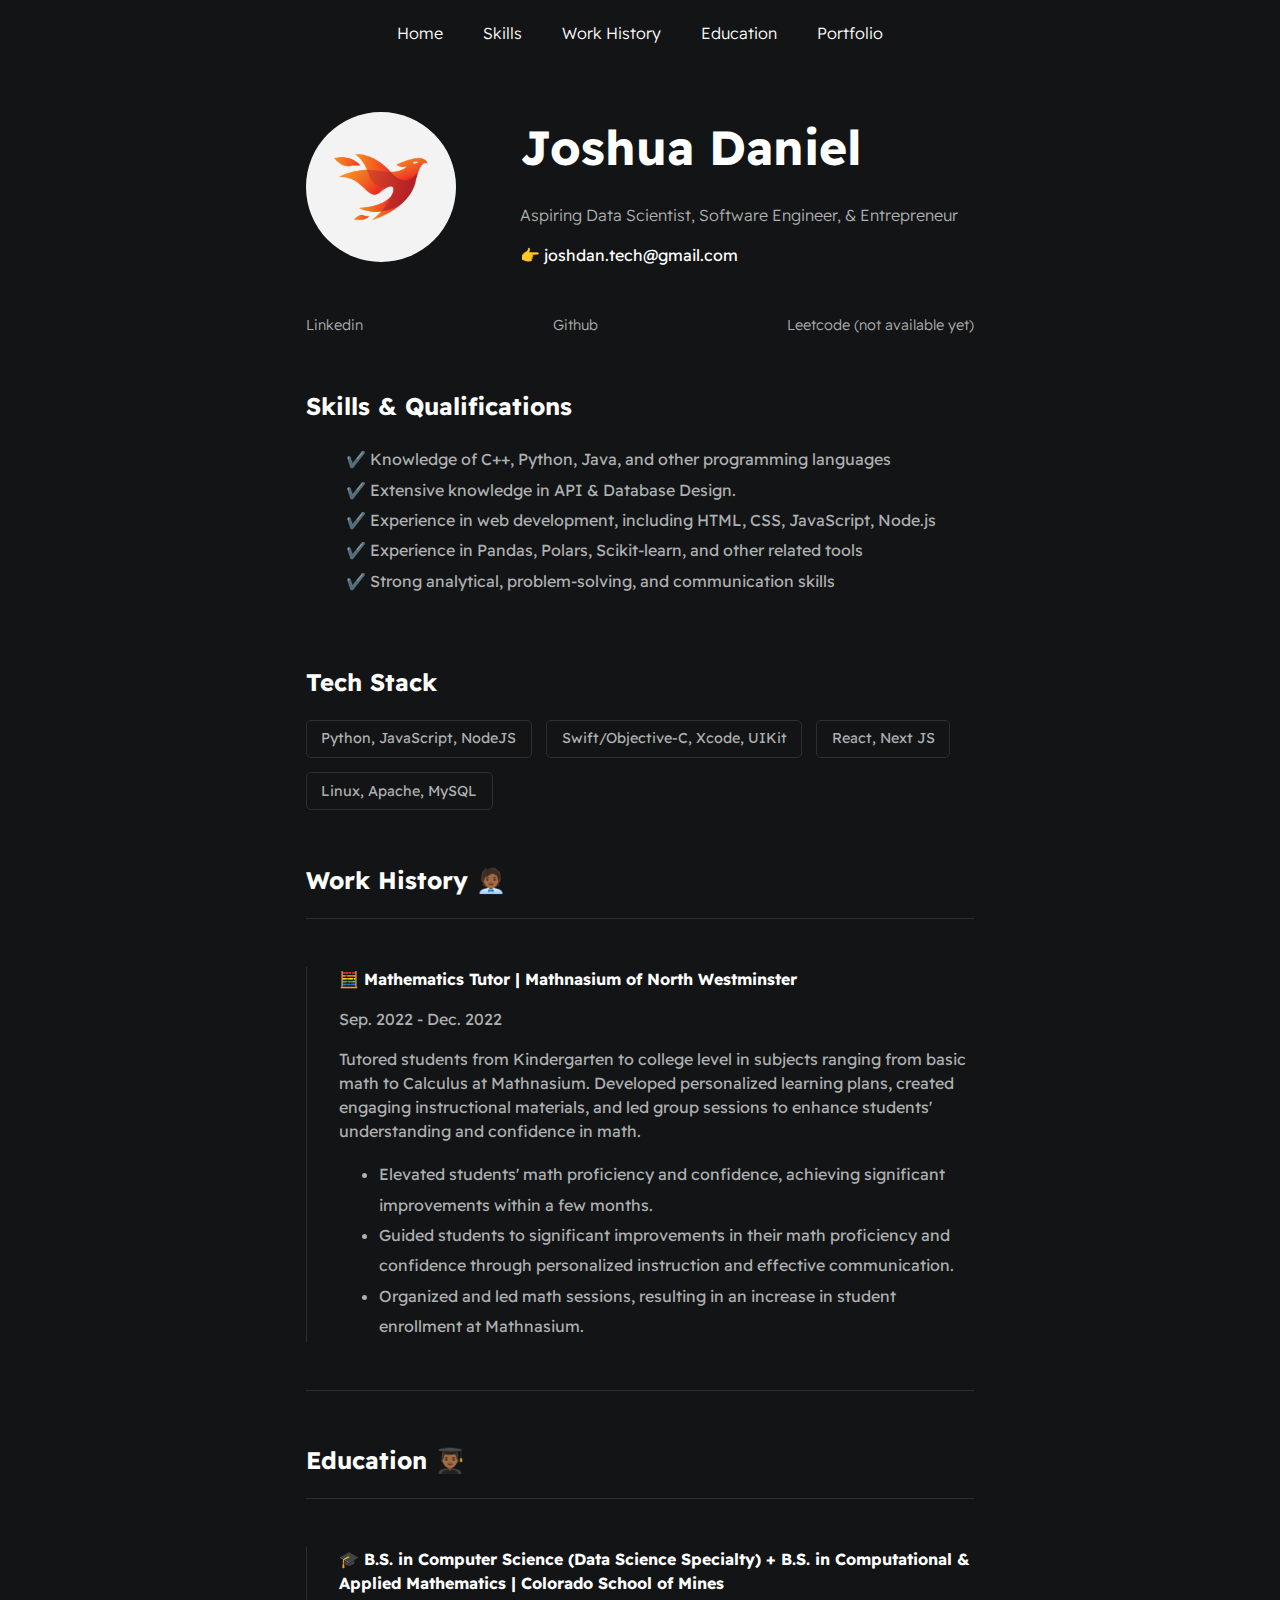
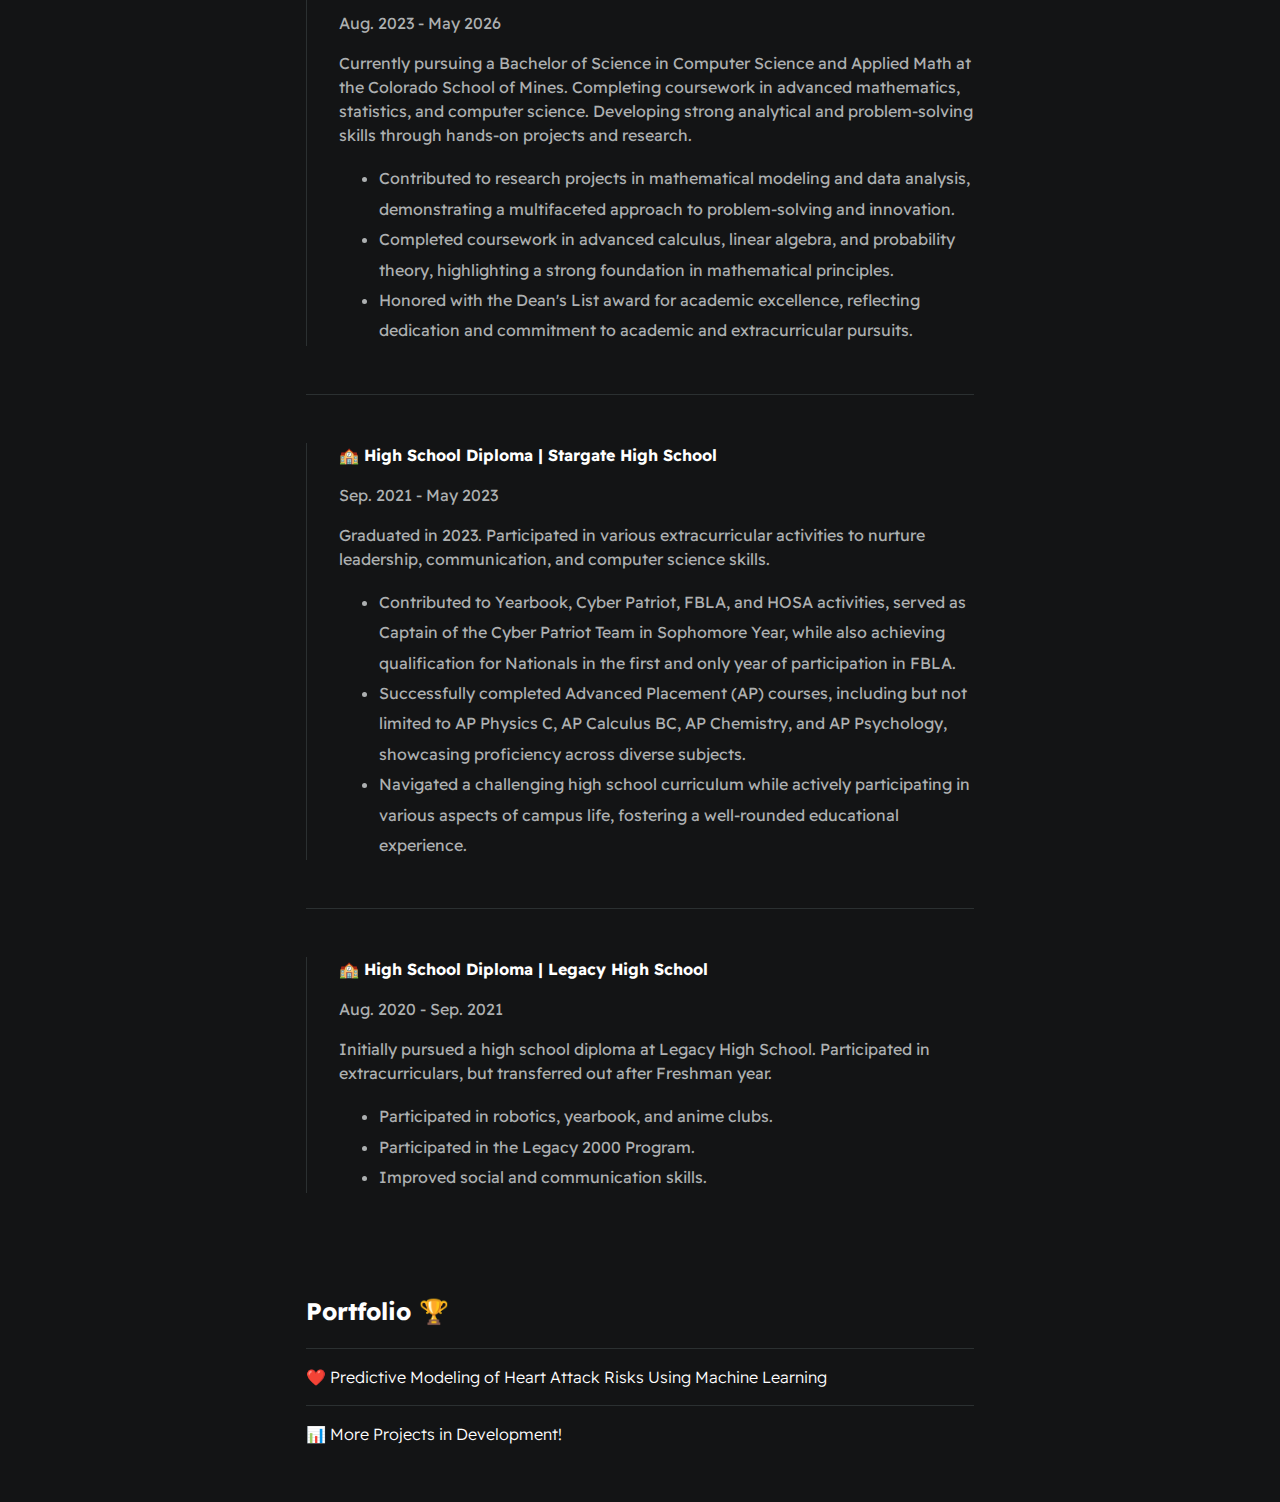
==== index.html @ 981168ea "changes to be committed" ====
<!DOCTYPE html>
<html>
    <head>
        <meta charset="utf-8">
        <meta http-equiv="X-UA-Compatible" content="IE=edge">
        <title>Joshua Daniel</title>
        <meta name="description" content="">
        <meta name="viewport" content="width=device-width, initial-scale=1">
        <link rel="stylesheet" href="./styles/main.css">
        
    <!-- Google tag (gtag.js) -->
        <script async src="https://www.googletagmanager.com/gtag/js?id=G-MXSMBTD566"></script>
        <script>
            window.dataLayer = window.dataLayer || [];
            function gtag(){dataLayer.push(arguments);}
            gtag('js', new Date());

            gtag('config', 'G-MXSMBTD566');
        </script>   
    </head>
    <body>
        <header>
            <nav>
                <!-- Hamburger Menu Icon -->
                <div class="hamburger" onclick="toggleMenu()">
                    <div></div>
                    <div></div>
                    <div></div>
                </div>
                <ul class="nav-links">
                    <li><a href="#wrapper--hero">Home</a></li>
                    <li><a href="#qualifications--list">Skills</a></li>
                    <li><a href="#work-history-wrapper">Work History</a></li>
                    <li><a href="#education-wrapper">Education</a></li>
                    <li><a href="#portfolio-wrapper">Portfolio</a></li>
                </ul>
            </nav>
            <script>
                function toggleMenu() {
                    var menu = document.querySelector('.nav-links');
                    menu.style.display = menu.style.display === 'flex' ? 'none' : 'flex';
                }
            </script>
        </header>

        <div id="container--main">

            <section id="wrapper--hero" class="section--page">
                <img id="profile-pic" src="./assets/images/profile_pic.png">

                <div>
                    <h1 id="user-name">Joshua Daniel</h1>
                    <p id="bio">Aspiring Data Scientist, Software Engineer, & Entrepreneur</p>
                    <p id="email">👉 joshdan.tech@gmail.com</p>
                </div>  
            </section>

            <section class="section--page">

                <div id="socials--list">
                    <a href="https://www.linkedin.com/in/josh-daniel-link-in" target="_blank">Linkedin</a>
                    <a href="https://github.com/fenimlol" target="_blank">Github</a>
                    <a href="" target="_blank">Leetcode (not available yet)</a>
                    <!--<a href="./assets/resume.pdf" target="_blank">Download Resume</a> -->
                </div>
            </section>

            <section class="section--page">
                <h2>Skills & Qualifications</h2>
                <ul id="qualifications--list">
                    <li>✔️ Knowledge of C++, Python, Java, and other programming languages</li>
                    <li>✔️ Extensive knowledge in API & Database Design.</li>
                    <li>✔️ Experience in web development, including HTML, CSS, JavaScript, Node.js</li>
                    <li>✔️ Experience in Pandas, Polars, Scikit-learn, and other related tools</li>
                    <li>✔️ Strong analytical, problem-solving, and communication skills</li>
                </ul>
            </section>
            
            <section class="section--page">
                <h2>Tech Stack</h2>
            
                <div id="wrapper--techstack__items">
                    <div class="card--techstack"><span>Python, JavaScript, NodeJS</span></div>
                    <div class="card--techstack"><span>Swift/Objective-C, Xcode, UIKit</span></div>
                    <div class="card--techstack"><span>React, Next JS</span></div>
                    <div class="card--techstack"><span>Linux, Apache, MySQL</span></div>
                </div>
            </section>

            <section id="work-history-wrapper" class="section--page">
                <h2>Work History 🧑🏾‍💼</h2>
            
                <div class="line-break"></div>
                <div class="card--work-history">
                    <strong>🧮 Mathematics Tutor | Mathnasium of North Westminster</strong>
                    <p>Sep. 2022 - Dec. 2022</p>
                    <p>Tutored students from Kindergarten to college level in subjects ranging from basic math to Calculus at Mathnasium. Developed personalized learning plans, created engaging instructional materials, and led group sessions to enhance students' understanding and confidence in math.</p>
                    <ul>
                        <li>Elevated students' math proficiency and confidence, achieving significant improvements within a few months.</li>
                        <li>Guided students to significant improvements in their math proficiency and confidence through personalized instruction and effective communication.</li>
                        <li>Organized and led math sessions, resulting in an increase in student enrollment at Mathnasium.</li>
                    </ul>
                </div>
            
                <div class="line-break"></div>

            </section>

            <section id="education-wrapper" class="section--page">
                <h2>Education 👨🏾‍🎓</h2>
            
                <div class="line-break"></div>
                <div class="card--work-history">
                    <strong>🎓 B.S. in Computer Science (Data Science Specialty) + B.S. in Computational & Applied Mathematics | Colorado School of Mines</strong>
                    <p>Aug. 2023 - May 2026</p>
                    <p>Currently pursuing a Bachelor of Science in Computer Science and Applied Math at the Colorado School of Mines. Completing coursework in advanced mathematics, statistics, and computer science. Developing strong analytical and problem-solving skills through hands-on projects and research.</p>
                    <ul>
                        <li>Contributed to research projects in mathematical modeling and data analysis, demonstrating a multifaceted approach to problem-solving and innovation.</li>
                        <li>Completed coursework in advanced calculus, linear algebra, and probability theory, highlighting a strong foundation in mathematical principles.</li>
                        <li>Honored with the Dean's List award for academic excellence, reflecting dedication and commitment to academic and extracurricular pursuits.</li>
                    </ul>
                </div>

                <div class="line-break"></div>
                <div class="card--work-history">
                    <strong>🏫 High School Diploma | Stargate High School</strong>
                    <p>Sep. 2021 - May 2023</p>
                    <p>Graduated in 2023. Participated in various extracurricular activities to nurture leadership, communication, and computer science skills.</p>
                    <ul>
                        <li>Contributed to Yearbook, Cyber Patriot, FBLA, and HOSA activities, served as Captain of the Cyber Patriot Team in Sophomore Year, while also achieving qualification for Nationals in the first and only year of participation in FBLA.</li>
                        <li>Successfully completed Advanced Placement (AP) courses, including but not limited to AP Physics C, AP Calculus BC, AP Chemistry, and AP Psychology, showcasing proficiency across diverse subjects.</li>
                        <li>Navigated a challenging high school curriculum while actively participating in various aspects of campus life, fostering a well-rounded educational experience.</li>
                    </ul>
                </div>

                <div class="line-break"></div>
                <div class="card--work-history">
                    <strong>🏫 High School Diploma | Legacy High School</strong>
                    <p>Aug. 2020 - Sep. 2021</p>
                    <p>Initially pursued a high school diploma at Legacy High School. Participated in extracurriculars, but transferred out after Freshman year.</p>
                    <ul>
                        <li>Participated in robotics, yearbook, and anime clubs.</li>
                        <li>Participated in the Legacy 2000 Program.</li>
                        <li>Improved social and communication skills.</li>
                    </ul>
                </div>

            </section>

            <section id="portfolio-wrapper" class="section--page">
                <h2>Portfolio 🏆</h2>

                <div class="card--project">
                    <a href="heart_ML.html"><span>❤️ </span>Predictive Modeling of Heart Attack Risks Using Machine Learning</a>
                </div>

                <div class="card--project">
                    <a href=""><span>📊 </span>More Projects in Development!</a>
                </div>

            </section>


        </div>

        <!-- JavaScript lmao-->
        <script>
            window.addEventListener('load', function() {
              history.pushState("", document.title, window.location.pathname + window.location.search);
              window.onbeforeunload = function() {
                window.scrollTo(0, 0);
              };
            });
        </script>

    </body>
</html>
---- styles/main.css ----
@import url('https://fonts.googleapis.com/css2?family=Readex+Pro:wght@300;400;500;600;700&display=swap');

:root{
    --mainTextColor-light:#000;
    --secondaryTextColor-light:rgb(51 51 51);
    --mainLinkColor-light:#0da2b8;
    --mainBorderColor-light:rgb(218, 218, 218);
    --mainBgColor-light:rgb(249, 250,251);

    --mainTextColor-dark:#fff;
    --secondaryTextColor-dark:#adb0b1;
    --mainLinkColor-dark:rgb(30, 190,214);
    --mainBorderColor-dark:#2b3031;
    --mainBgColor-dark:#131415;

    --mainTextColor:var(--mainTextColor-dark);
    --secondaryTextColor:var(--secondaryTextColor-dark);
    --mainLinkColor:var(--mainLinkColor-dark);
    --mainBorderColor:var(--mainBorderColor-dark);
    --mainBgColor:var(--mainBgColor-dark);
}

*{
    font-family: 'Readex Pro';
    line-height: 1.5em;
    box-sizing: border-box;
    color: var(--mainTextColor);

}

body{
    background-color: var(--mainBgColor);            
}

p, span, li{
    color: var(--secondaryTextColor);
    font-size: 1em;
}

a{
    text-decoration: none;
    color: var(--mainLinkColor);
    font-weight: 500;
}

li{
    line-height: 1.9em;
}

#container--main{
    max-width: 700px;
    margin: 0 auto;
    padding: 1em;
}

.section--page{
    padding-top: 1em;
    padding-bottom: 1em;
}

#wrapper--hero{
    display: flex;
    align-items: center;
    gap: 4em;
}

#bio, a{
    font-weight: 300;
}

#user-name{
    font-size: 48px;
    line-height: 1em;
}

#profile-pic{
    width: 150px;
    height: 150px;
    object-fit: cover;
    border-radius: 50%;
}

#email{
    color: var(--mainTextColor);
}

#socials--list{
    display: flex;
    justify-content: space-between;
    column-gap: 1em;
    flex-wrap: wrap;
}

#socials--list a{
    font-weight: 300;
    color: var(--secondaryTextColor);
    font-size: 0.9em;
    transition: 0.3s;
}

#socials--list a:hover{
    font-weight: 100;
    color: var(--mainLinkColor);
    font-size: 0.9em;
}

#qualifications--list{
    list-style: none;
}

#wrapper--techstack__items{
    display: flex;
    flex-wrap: wrap;
    gap: 1em;
    font-size: 0.9em;
}

.card--techstack{
    border: 1px solid var(--mainBorderColor);
    border-radius: 5px;
    padding: 0.5em 1em;
    align-items: center;
}

.card--work-history{
    border-left: 1px solid var(--mainBorderColor);
    margin-top: 3em;
    margin-bottom: 3em;
    padding-left: 2em;
}

.line-break{
    background-color: var(--mainBorderColor);
    height: 1px;
}

.card--project{
    padding-top: 1em;
    padding-bottom: 1em;
    border-top: 1px solid var(--mainBorderColor);
}

.card--project a{
    color: var(--mainTextColor);

    transition: 0.3s;
}

.card--project a:hover{
    color: rgb(30, 190,214);

}

@media(max-width:600px){

    .section--page{
        padding-top: 1em;
        padding-bottom: 1em;
    }

    #wrapper--hero{
        gap: 1em;
        flex-direction: column;
    }

    #profile-pic{
        width: 200px;
        height: 200px;
    }


    .card--work-history{
        border-left: none;
        padding-left: 0;
    }
}

/* Navbar Styles! */
nav {
    background-color: #131415; /* Dark background for contrast */
    padding: 10px 0;
}

nav ul {
    list-style: none;
    margin: 0;
    padding: 0;
    display: flex;
    justify-content: center; /* Center the nav items */
}

nav ul li {
    margin: 0 20px; /* Spacing between nav items */
}

nav ul li a {
    color: #ffffff;
    text-decoration: none;
    font-size: 16px; /* Adjust font size as needed */
}

nav ul li a:hover {
    color: #f4f4f4; /* Slightly lighter color on hover */
}

/* Hamburger Menu Styles */
.hamburger {
    display: none;
    cursor: pointer;
    padding: 10px 0;
}

.hamburger div {
    width: 30px;
    height: 3px;
    background-color: #333;
    margin: 5px 0;
}

/* Mobile view */
@media (max-width: 768px) {
    .hamburger {
        display: block;
    }

    .nav-links {
        display: none;
        flex-direction: column;
        align-items: center;
        width: 100%;
    }

    .nav-links li {
        text-align: center;
        padding: 10px;
    }

    .nav-links li a {
        color: #ffffff;
        text-decoration: none;
        font-size: 16px;
    }

    /* Adjust content for mobile */
    body, .section--page {
        padding: 20px;
        font-size: 14px;
    }
}
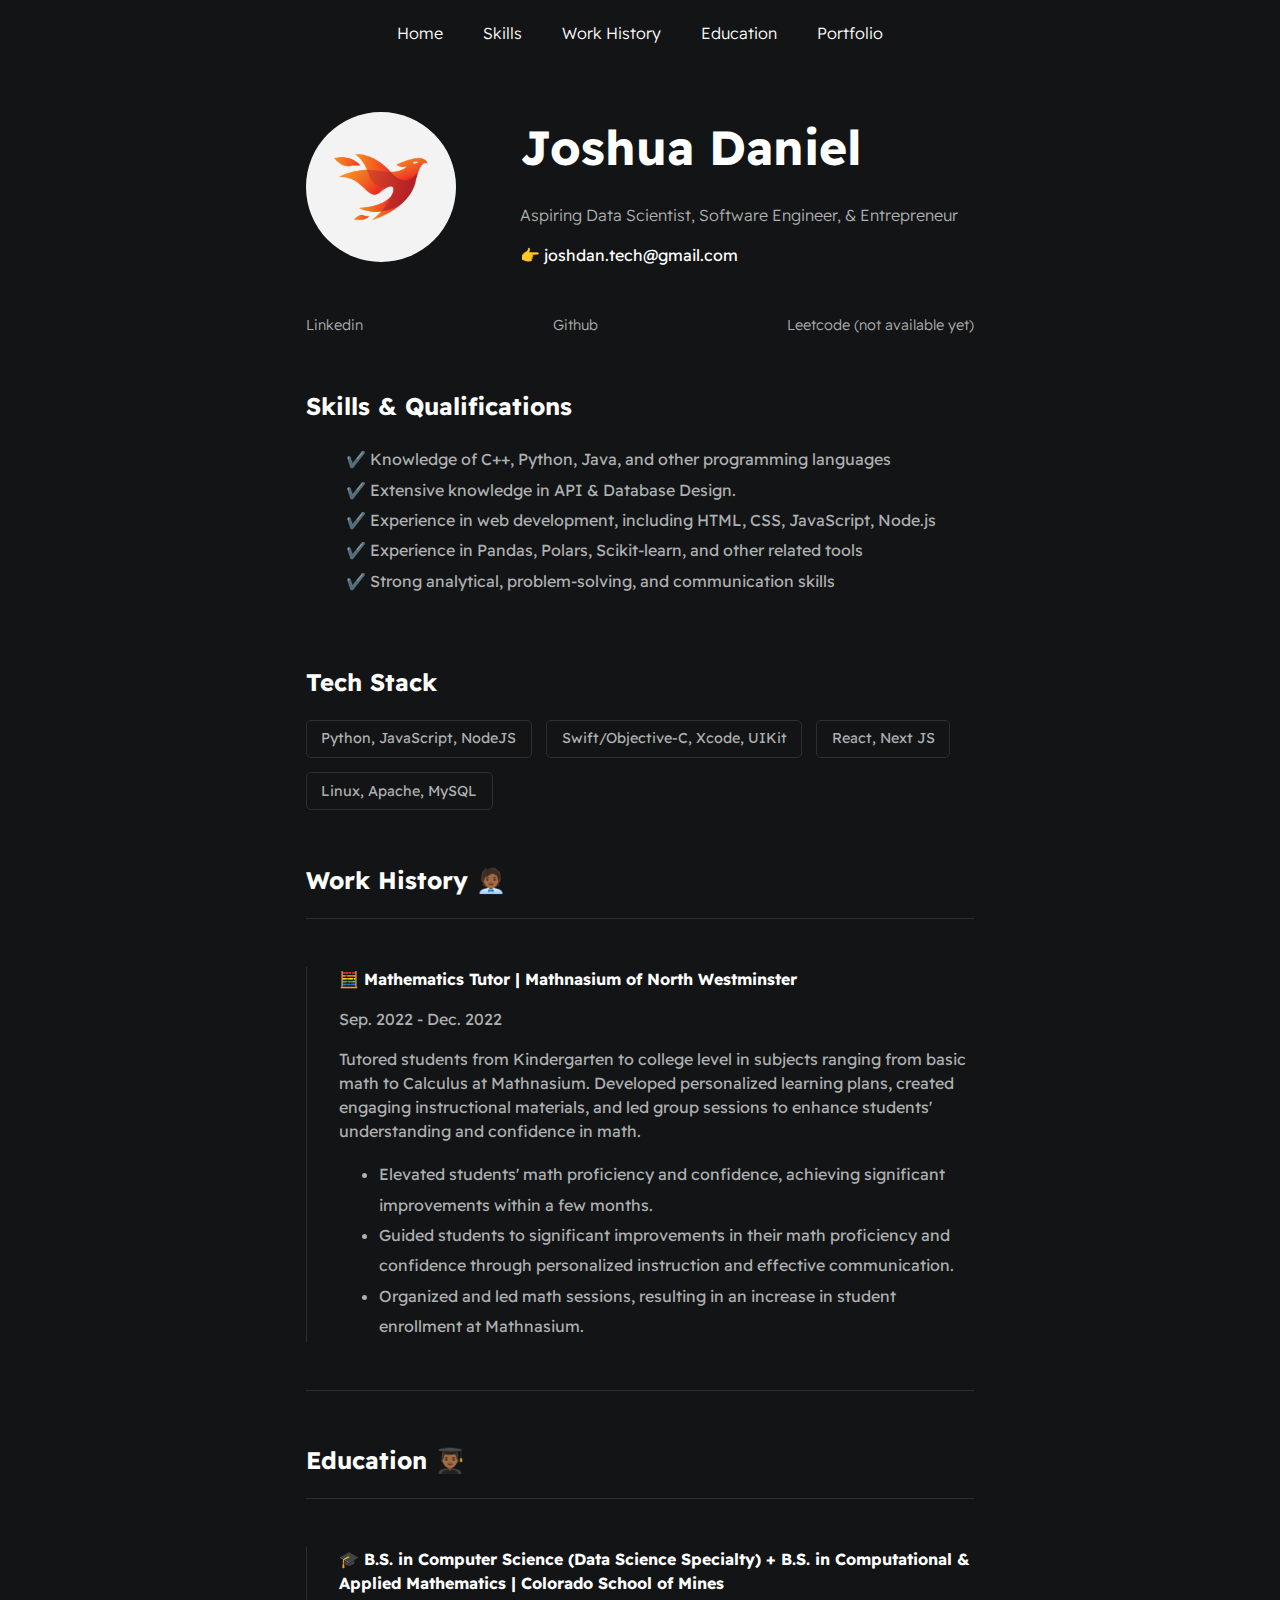
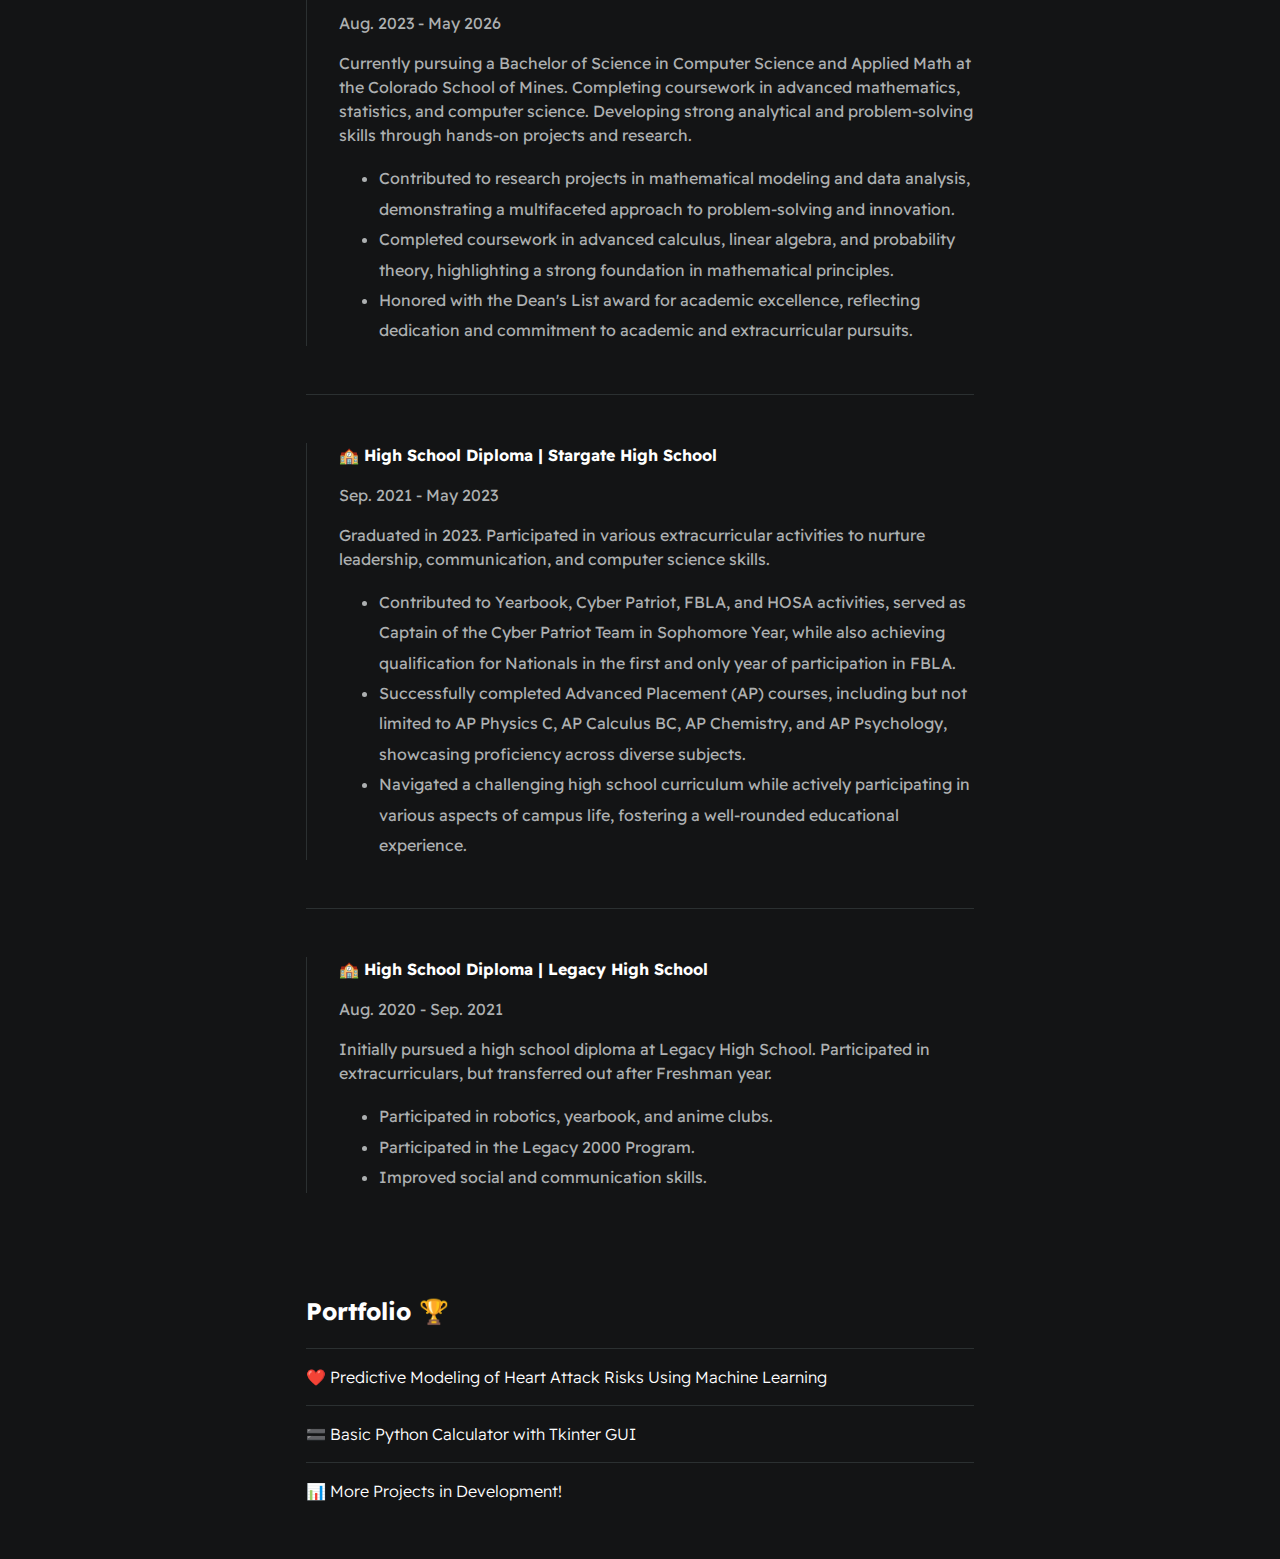
==== commit b765ff39: "added project2" ====
--- a/index.html
+++ b/index.html
@@ -155,6 +155,10 @@
                 </div>
 
                 <div class="card--project">
+                    <a href="first_simply_calc.html"><span>🟰 </span>Basic Python Calculator with Tkinter GUI</a>
+                </div>
+
+                <div class="card--project">
                     <a href=""><span>📊 </span>More Projects in Development!</a>
                 </div>
 
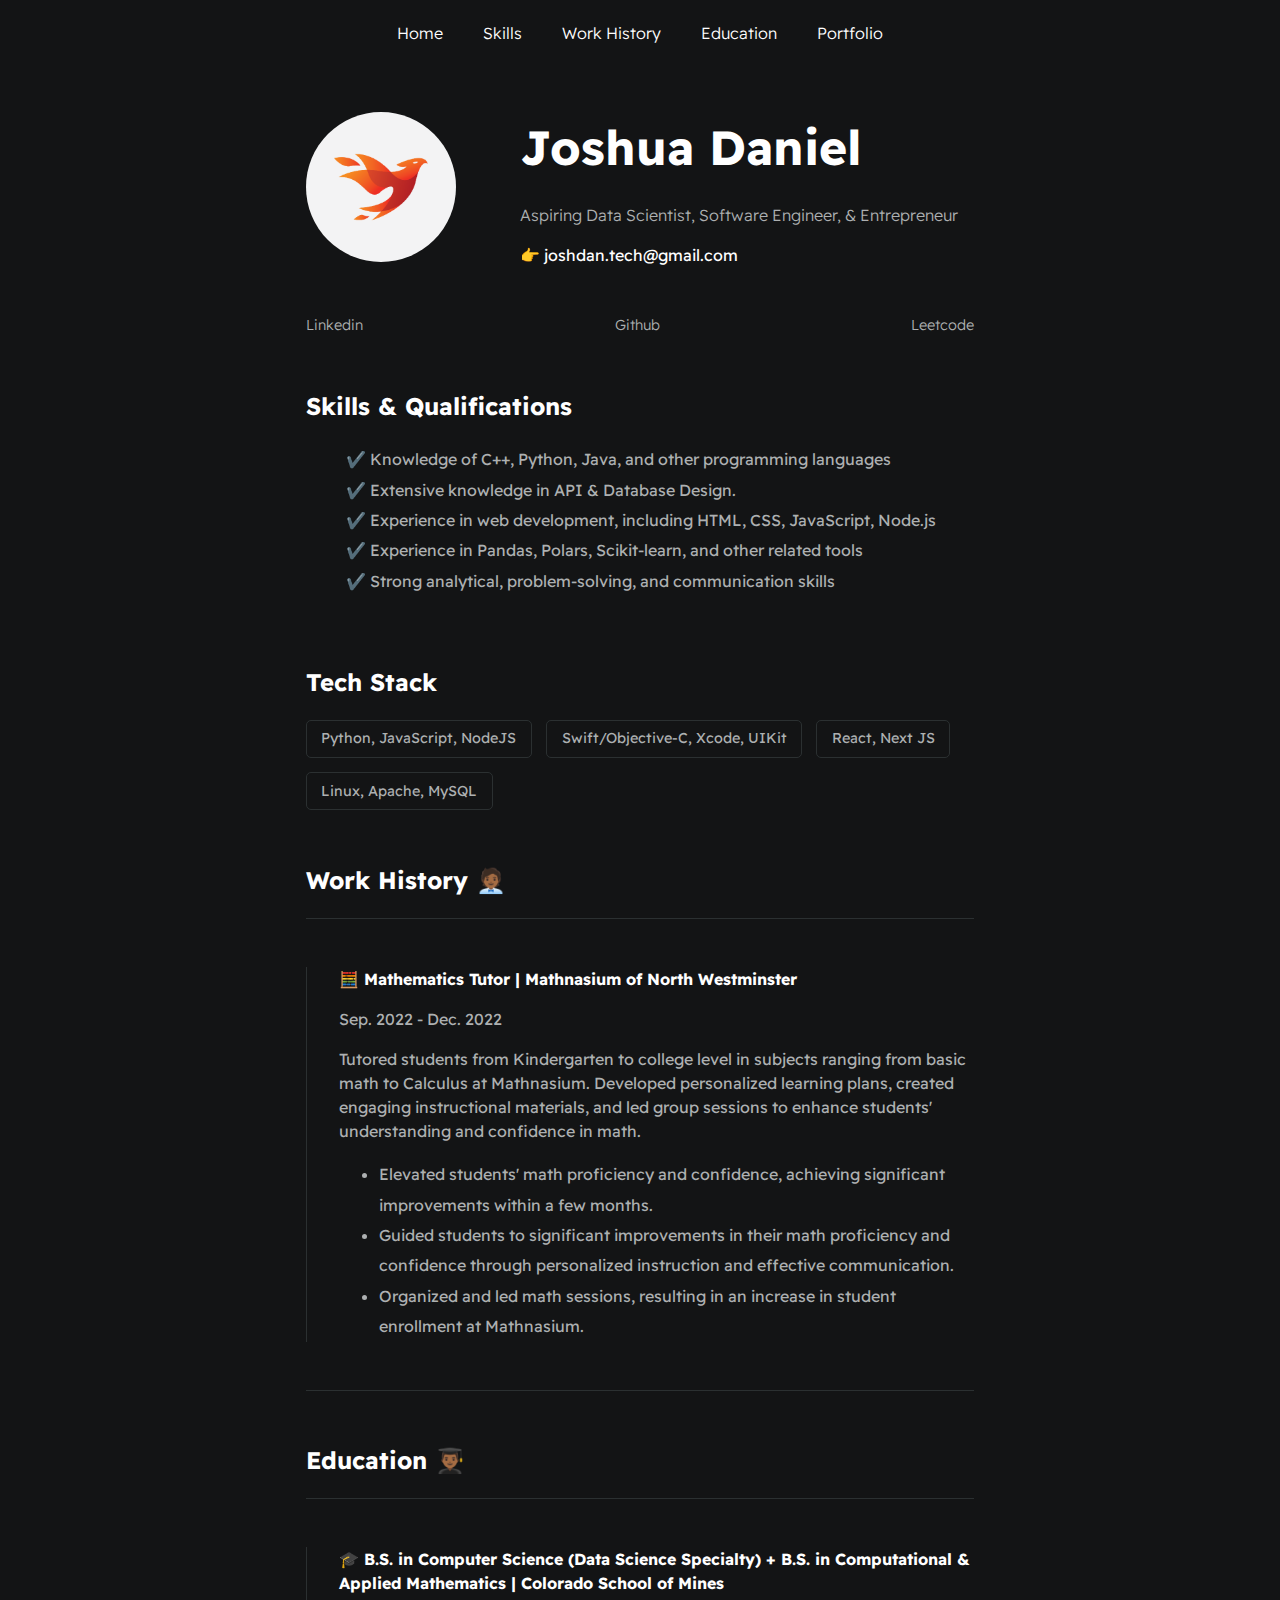
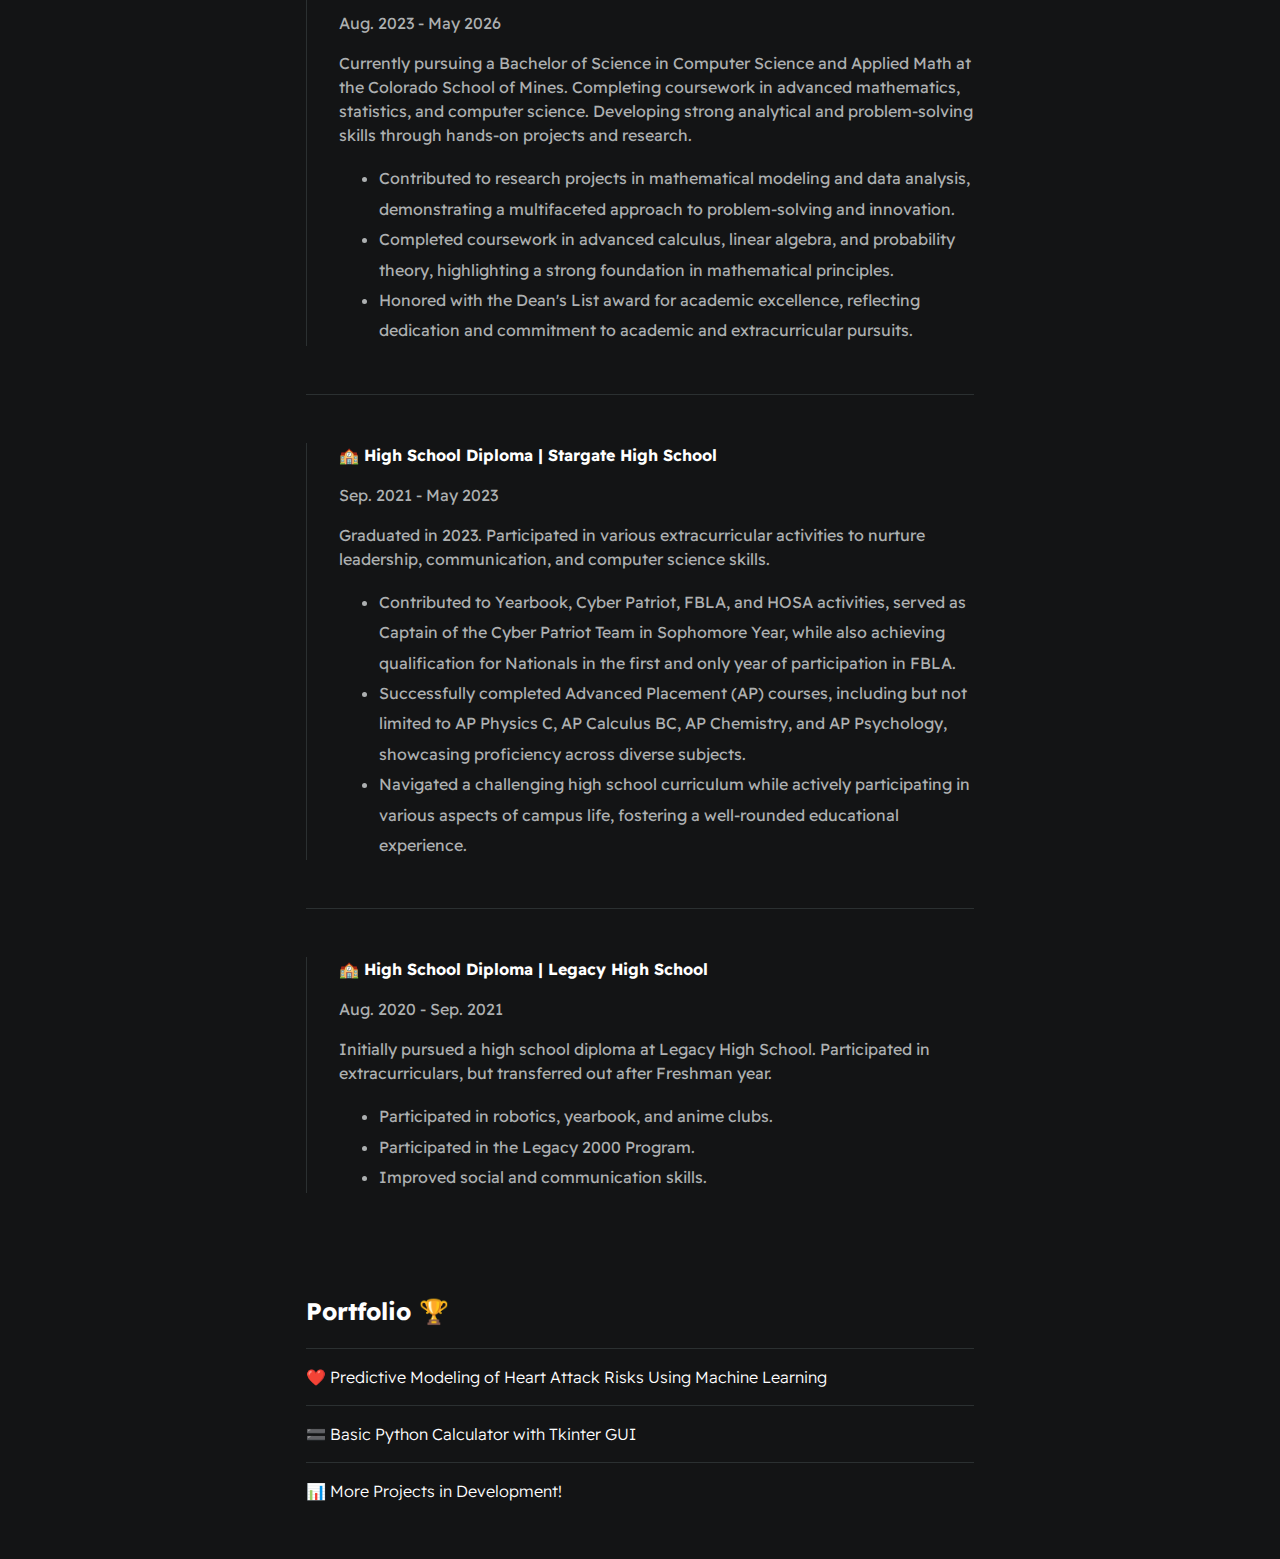
==== commit bd2a3fdb: "changes leetcode" ====
--- a/index.html
+++ b/index.html
@@ -60,7 +60,7 @@
                 <div id="socials--list">
                     <a href="https://www.linkedin.com/in/josh-daniel-link-in" target="_blank">Linkedin</a>
                     <a href="https://github.com/fenimlol" target="_blank">Github</a>
-                    <a href="" target="_blank">Leetcode (not available yet)</a>
+                    <a href="https://leetcode.com/u/eOusXzvtxL/" target="_blank">Leetcode</a>
                     <!--<a href="./assets/resume.pdf" target="_blank">Download Resume</a> -->
                 </div>
             </section>
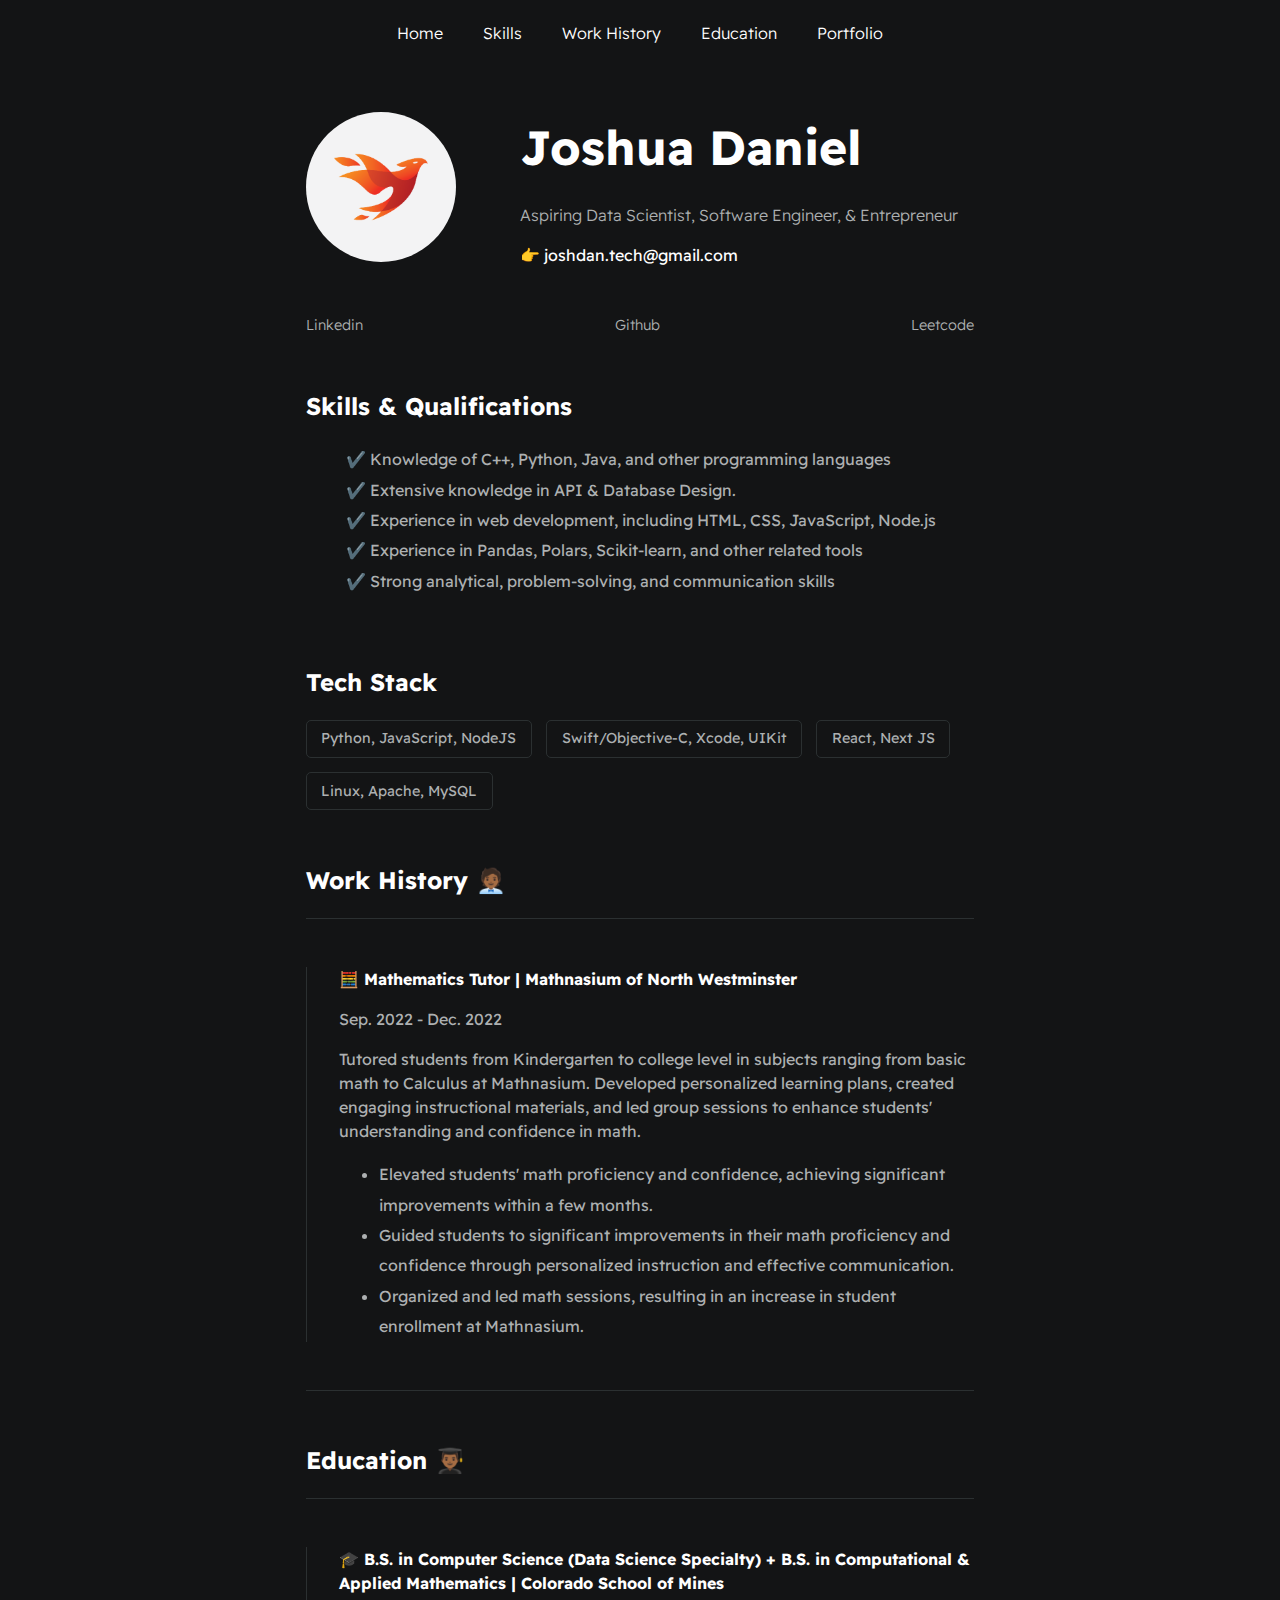
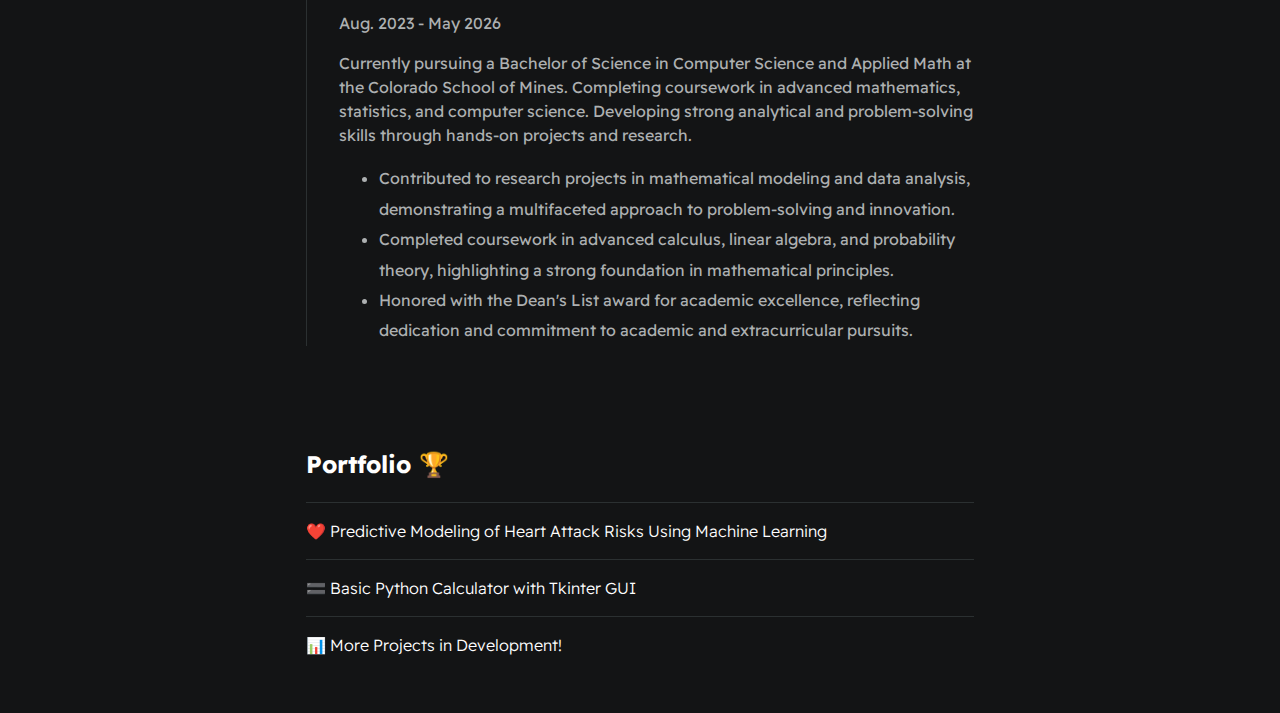
==== commit 7660768f: "removed high school experience" ====
--- a/index.html
+++ b/index.html
@@ -121,6 +121,8 @@
                     </ul>
                 </div>
 
+                <!-- HIGHSCHOOL EXPERIENCE
+
                 <div class="line-break"></div>
                 <div class="card--work-history">
                     <strong>🏫 High School Diploma | Stargate High School</strong>
@@ -144,6 +146,8 @@
                         <li>Improved social and communication skills.</li>
                     </ul>
                 </div>
+
+            -->
 
             </section>
 
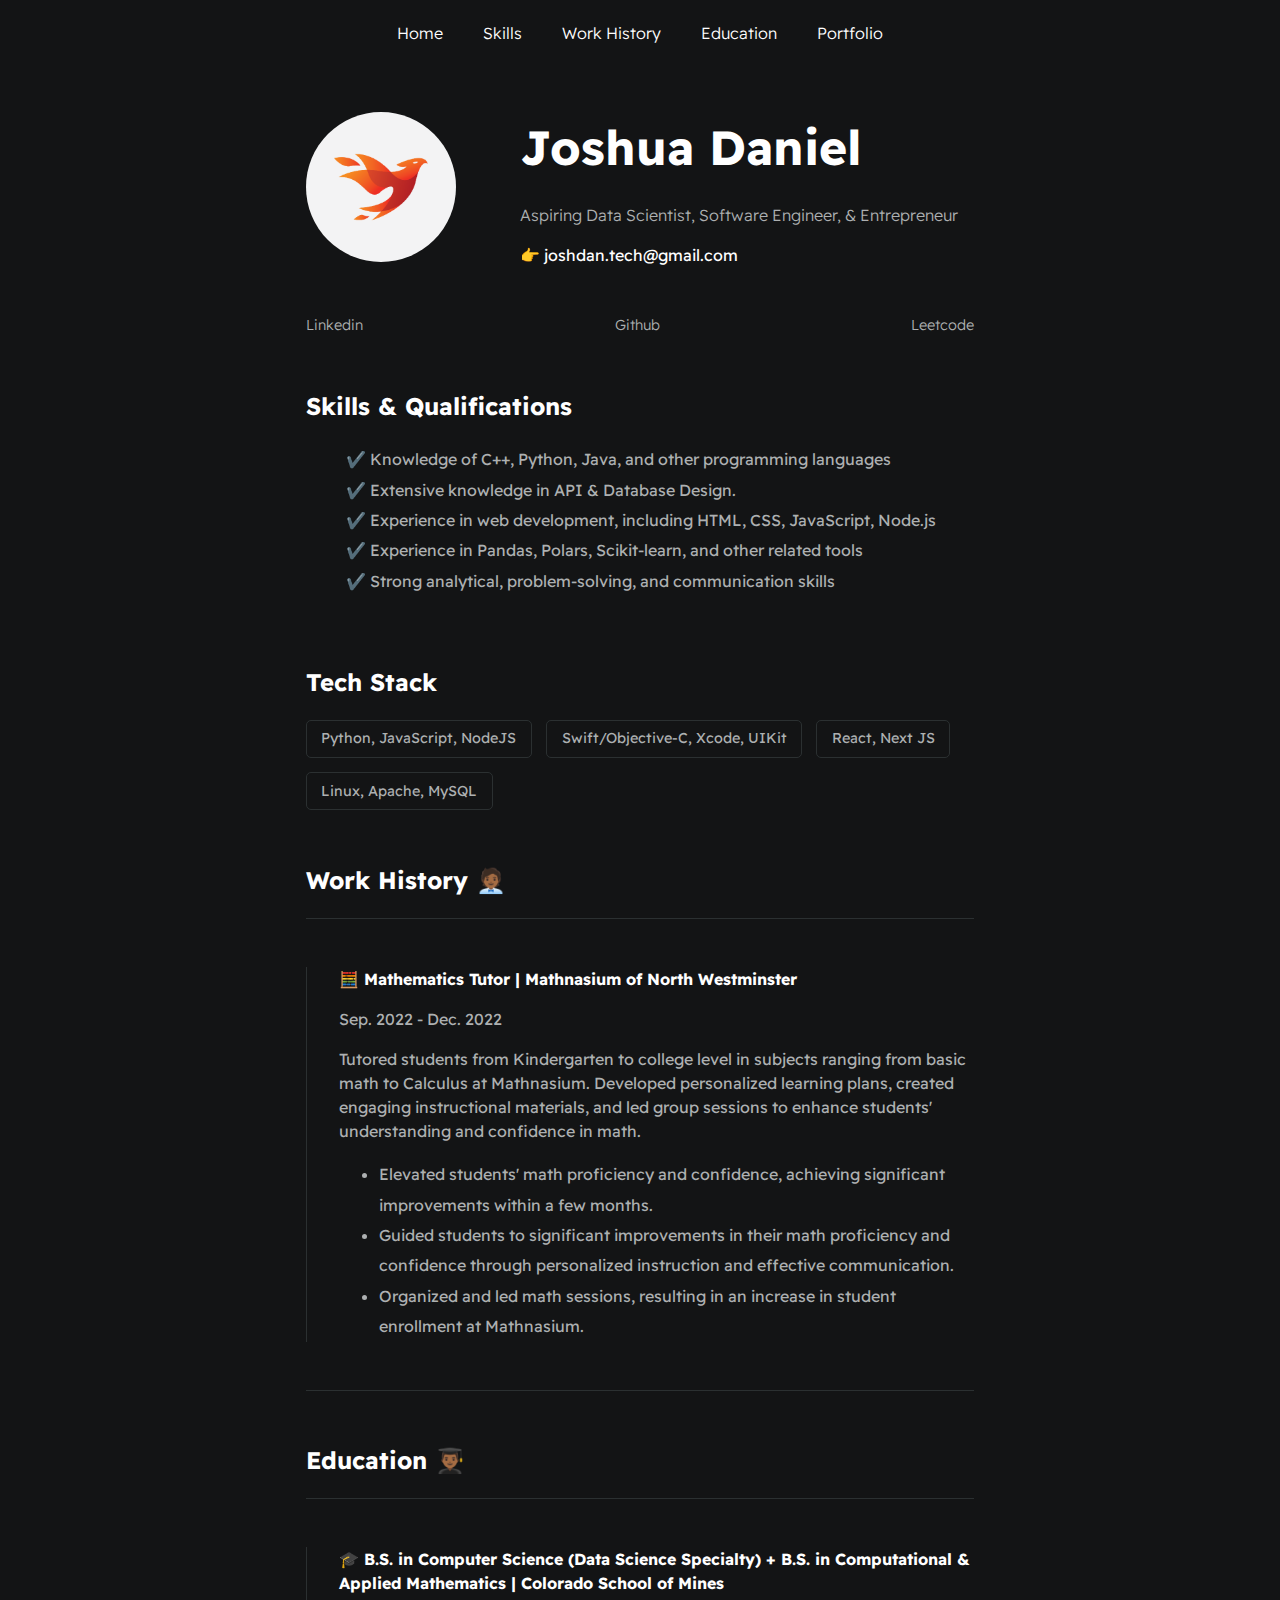
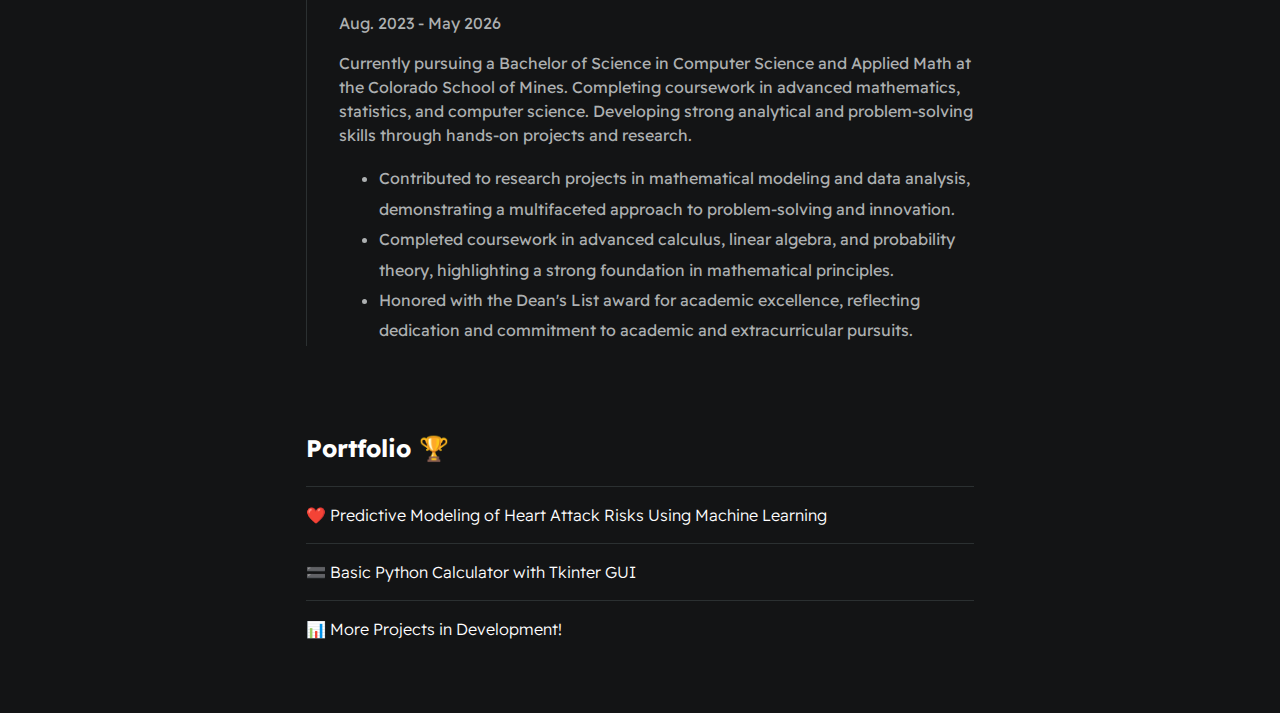
==== commit 56107fd3: "// Content: Update index.html" ====
--- a/index.html
+++ b/index.html
@@ -147,9 +147,8 @@
                     </ul>
                 </div>
 
+            </section>
             -->
-
-            </section>
 
             <section id="portfolio-wrapper" class="section--page">
                 <h2>Portfolio 🏆</h2>
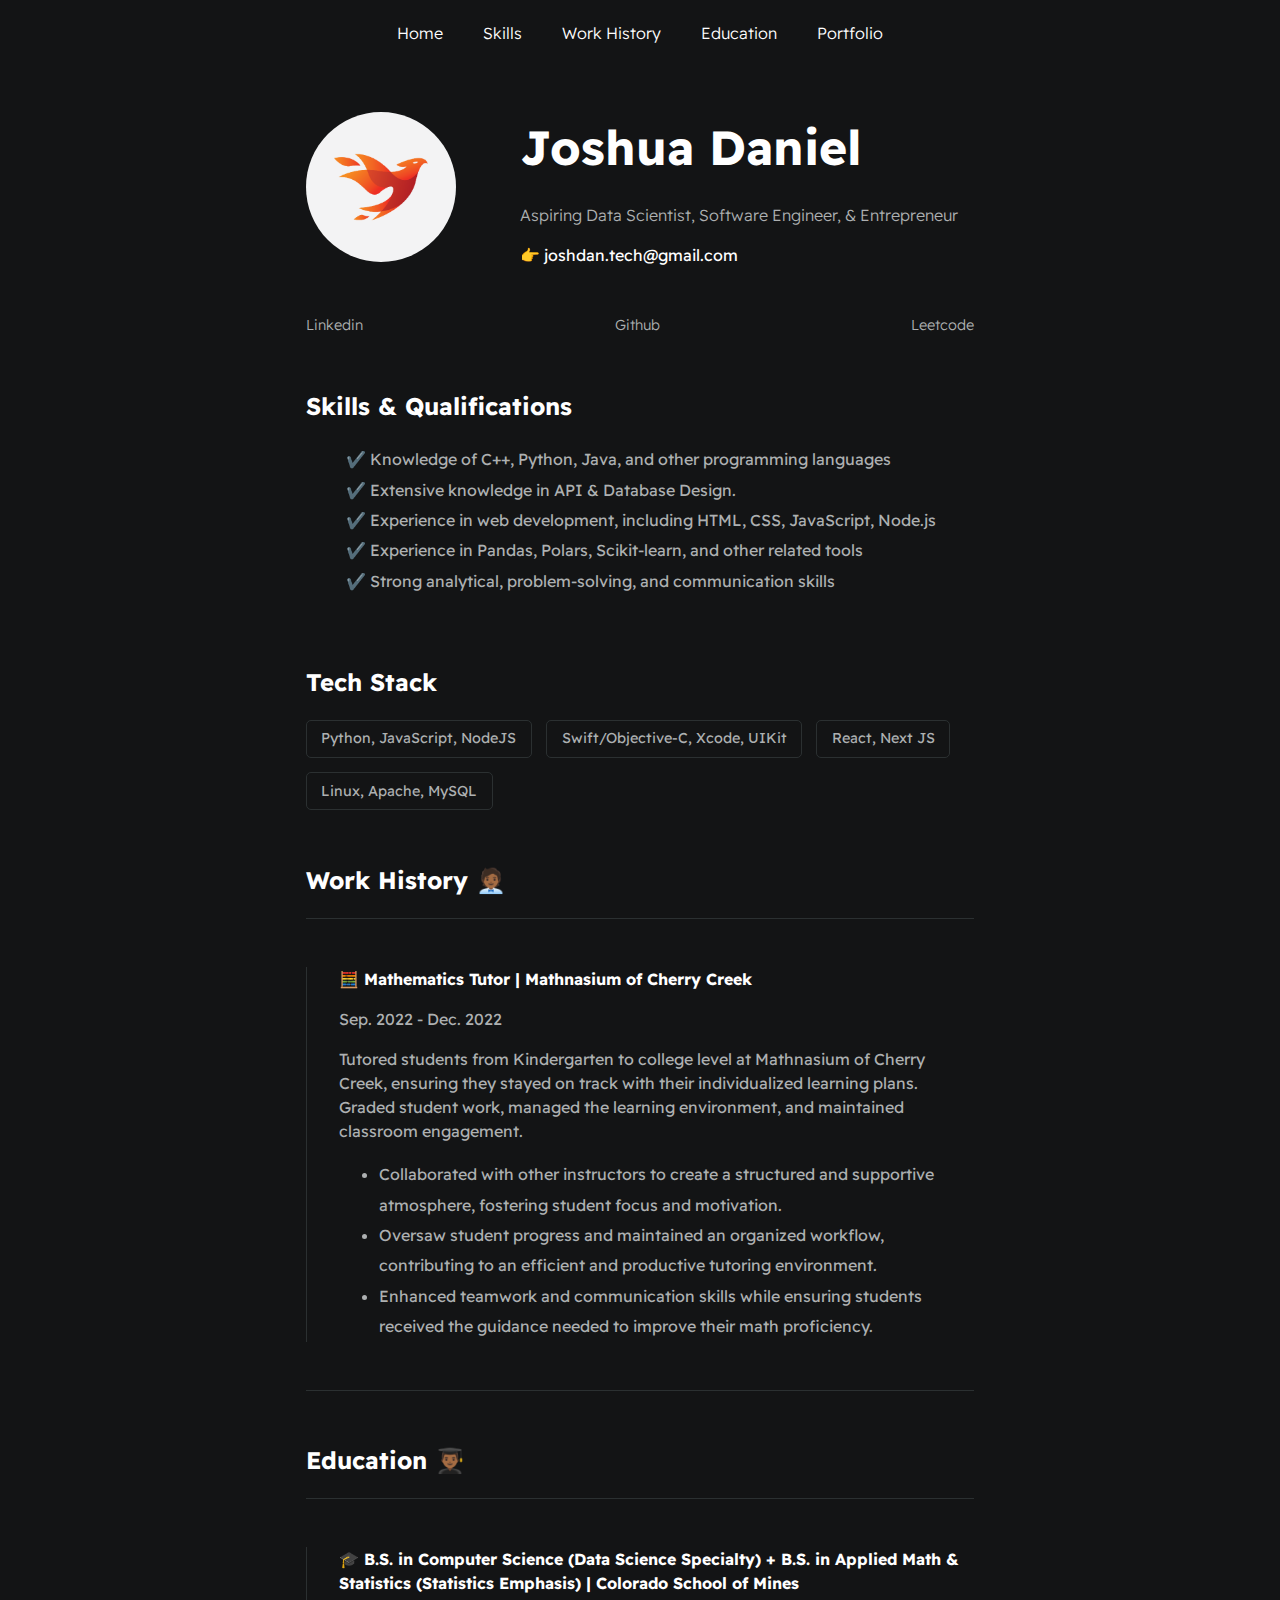
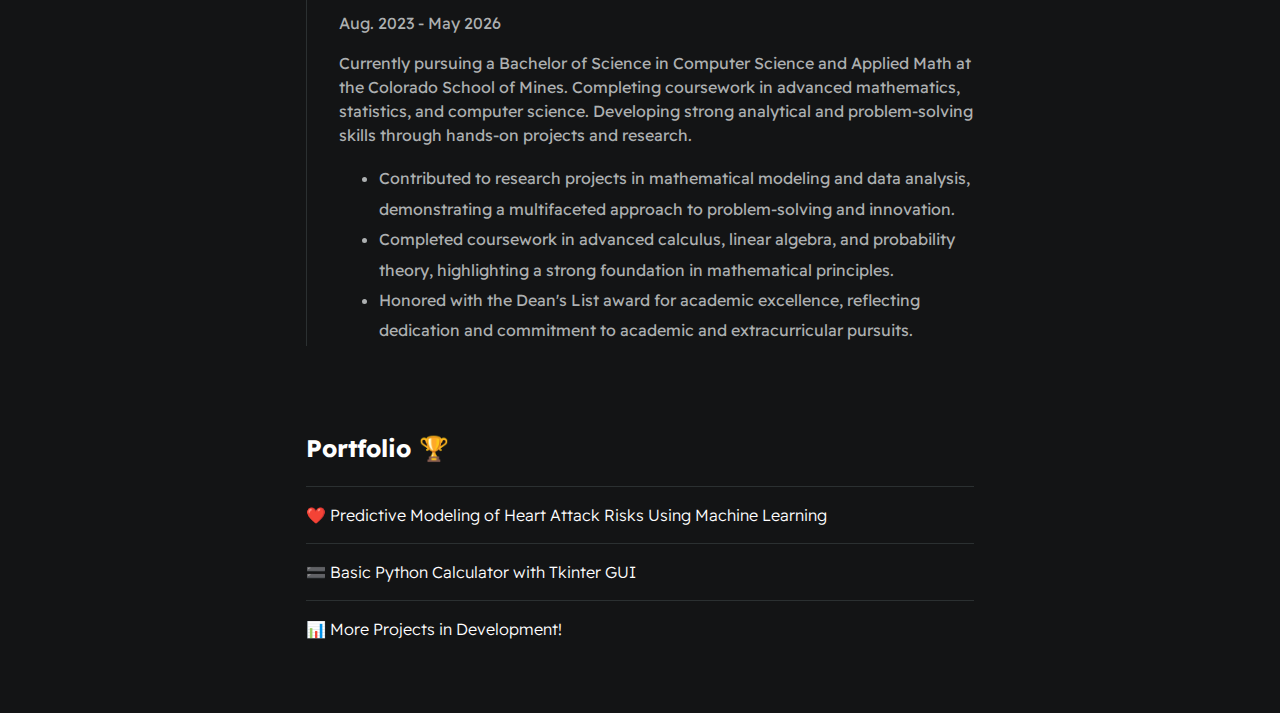
==== commit 979d1b3b: "yes!" ====
--- a/index.html
+++ b/index.html
@@ -92,13 +92,13 @@
             
                 <div class="line-break"></div>
                 <div class="card--work-history">
-                    <strong>🧮 Mathematics Tutor | Mathnasium of North Westminster</strong>
+                    <strong>🧮 Mathematics Tutor | Mathnasium of Cherry Creek</strong>
                     <p>Sep. 2022 - Dec. 2022</p>
-                    <p>Tutored students from Kindergarten to college level in subjects ranging from basic math to Calculus at Mathnasium. Developed personalized learning plans, created engaging instructional materials, and led group sessions to enhance students' understanding and confidence in math.</p>
+                    <p>Tutored students from Kindergarten to college level at Mathnasium of Cherry Creek, ensuring they stayed on track with their individualized learning plans. Graded student work, managed the learning environment, and maintained classroom engagement.</p>
                     <ul>
-                        <li>Elevated students' math proficiency and confidence, achieving significant improvements within a few months.</li>
-                        <li>Guided students to significant improvements in their math proficiency and confidence through personalized instruction and effective communication.</li>
-                        <li>Organized and led math sessions, resulting in an increase in student enrollment at Mathnasium.</li>
+                        <li>Collaborated with other instructors to create a structured and supportive atmosphere, fostering student focus and motivation.</li>
+                        <li>Oversaw student progress and maintained an organized workflow, contributing to an efficient and productive tutoring environment.</li>
+                        <li>Enhanced teamwork and communication skills while ensuring students received the guidance needed to improve their math proficiency.</li>
                     </ul>
                 </div>
             
@@ -111,7 +111,7 @@
             
                 <div class="line-break"></div>
                 <div class="card--work-history">
-                    <strong>🎓 B.S. in Computer Science (Data Science Specialty) + B.S. in Computational & Applied Mathematics | Colorado School of Mines</strong>
+                    <strong>🎓 B.S. in Computer Science (Data Science Specialty) + B.S. in Applied Math & Statistics (Statistics Emphasis) | Colorado School of Mines</strong>
                     <p>Aug. 2023 - May 2026</p>
                     <p>Currently pursuing a Bachelor of Science in Computer Science and Applied Math at the Colorado School of Mines. Completing coursework in advanced mathematics, statistics, and computer science. Developing strong analytical and problem-solving skills through hands-on projects and research.</p>
                     <ul>
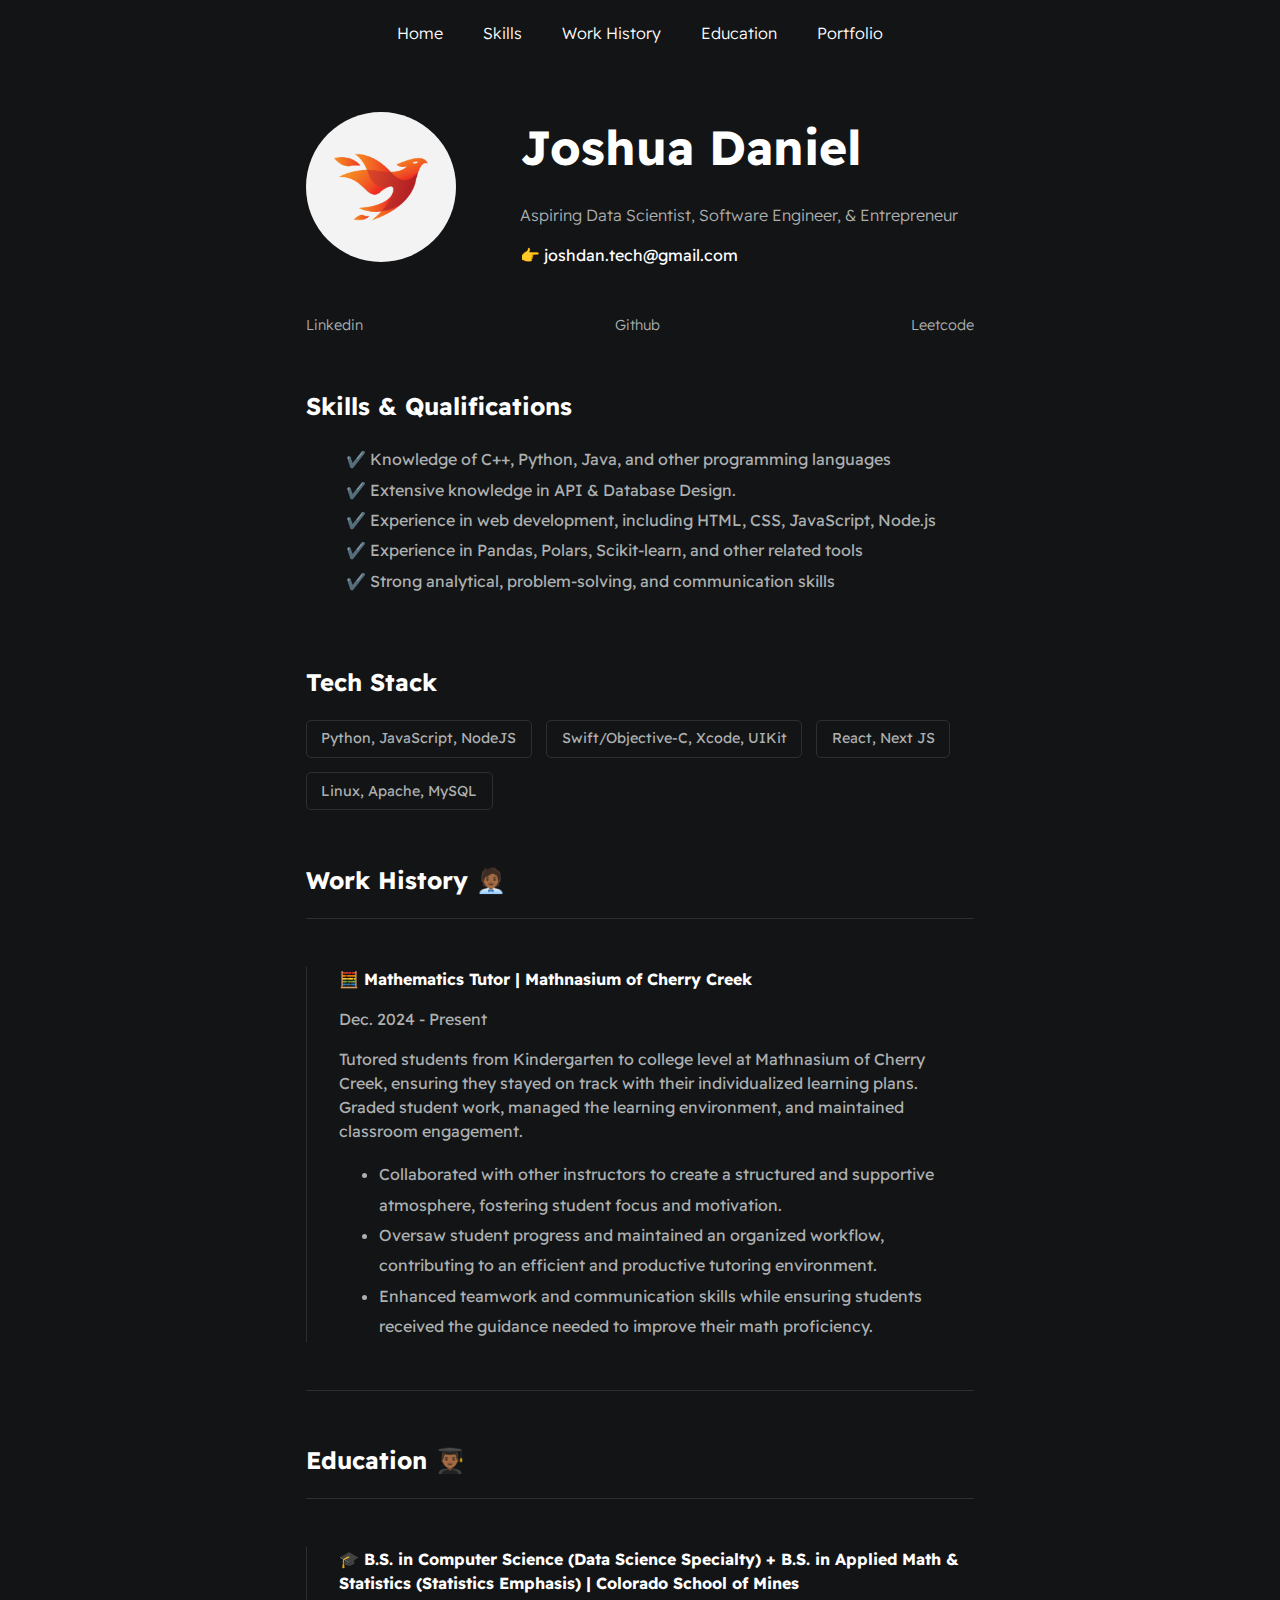
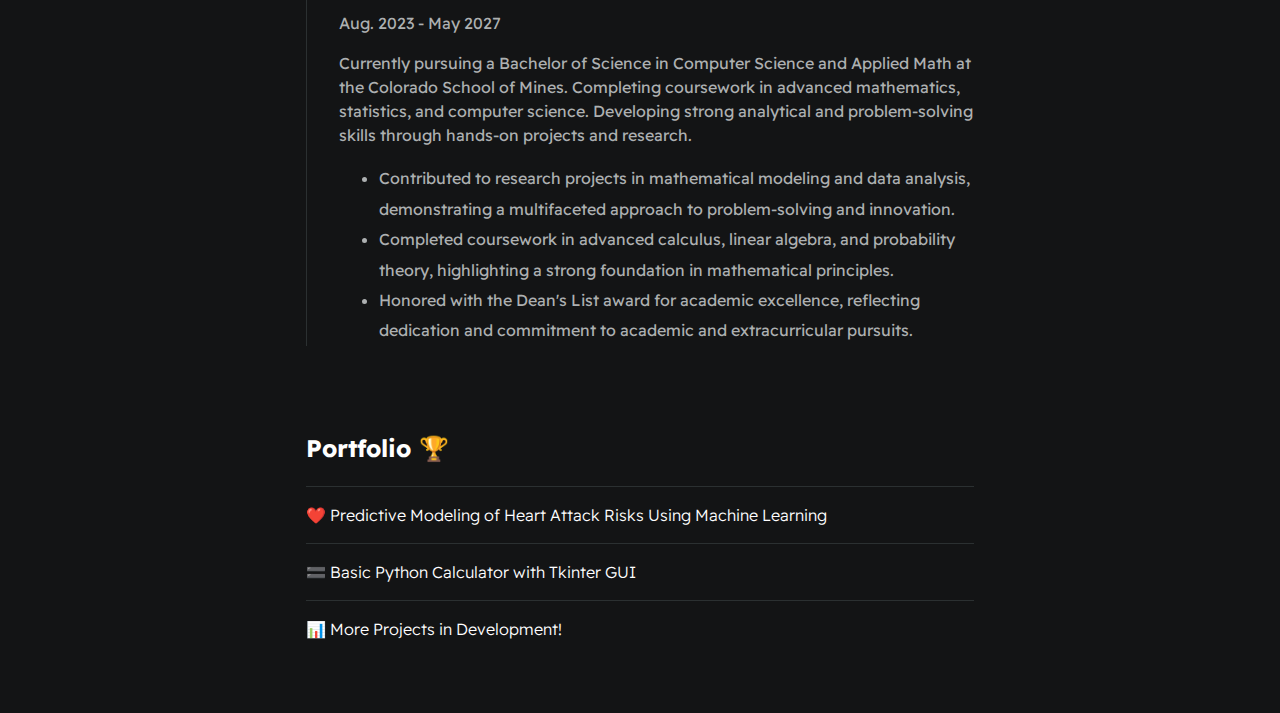
==== commit 44b8bf1d: "yes2" ====
--- a/index.html
+++ b/index.html
@@ -93,7 +93,7 @@
                 <div class="line-break"></div>
                 <div class="card--work-history">
                     <strong>🧮 Mathematics Tutor | Mathnasium of Cherry Creek</strong>
-                    <p>Sep. 2022 - Dec. 2022</p>
+                    <p>Dec. 2024 - Present</p>
                     <p>Tutored students from Kindergarten to college level at Mathnasium of Cherry Creek, ensuring they stayed on track with their individualized learning plans. Graded student work, managed the learning environment, and maintained classroom engagement.</p>
                     <ul>
                         <li>Collaborated with other instructors to create a structured and supportive atmosphere, fostering student focus and motivation.</li>
@@ -112,7 +112,7 @@
                 <div class="line-break"></div>
                 <div class="card--work-history">
                     <strong>🎓 B.S. in Computer Science (Data Science Specialty) + B.S. in Applied Math & Statistics (Statistics Emphasis) | Colorado School of Mines</strong>
-                    <p>Aug. 2023 - May 2026</p>
+                    <p>Aug. 2023 - May 2027</p>
                     <p>Currently pursuing a Bachelor of Science in Computer Science and Applied Math at the Colorado School of Mines. Completing coursework in advanced mathematics, statistics, and computer science. Developing strong analytical and problem-solving skills through hands-on projects and research.</p>
                     <ul>
                         <li>Contributed to research projects in mathematical modeling and data analysis, demonstrating a multifaceted approach to problem-solving and innovation.</li>
